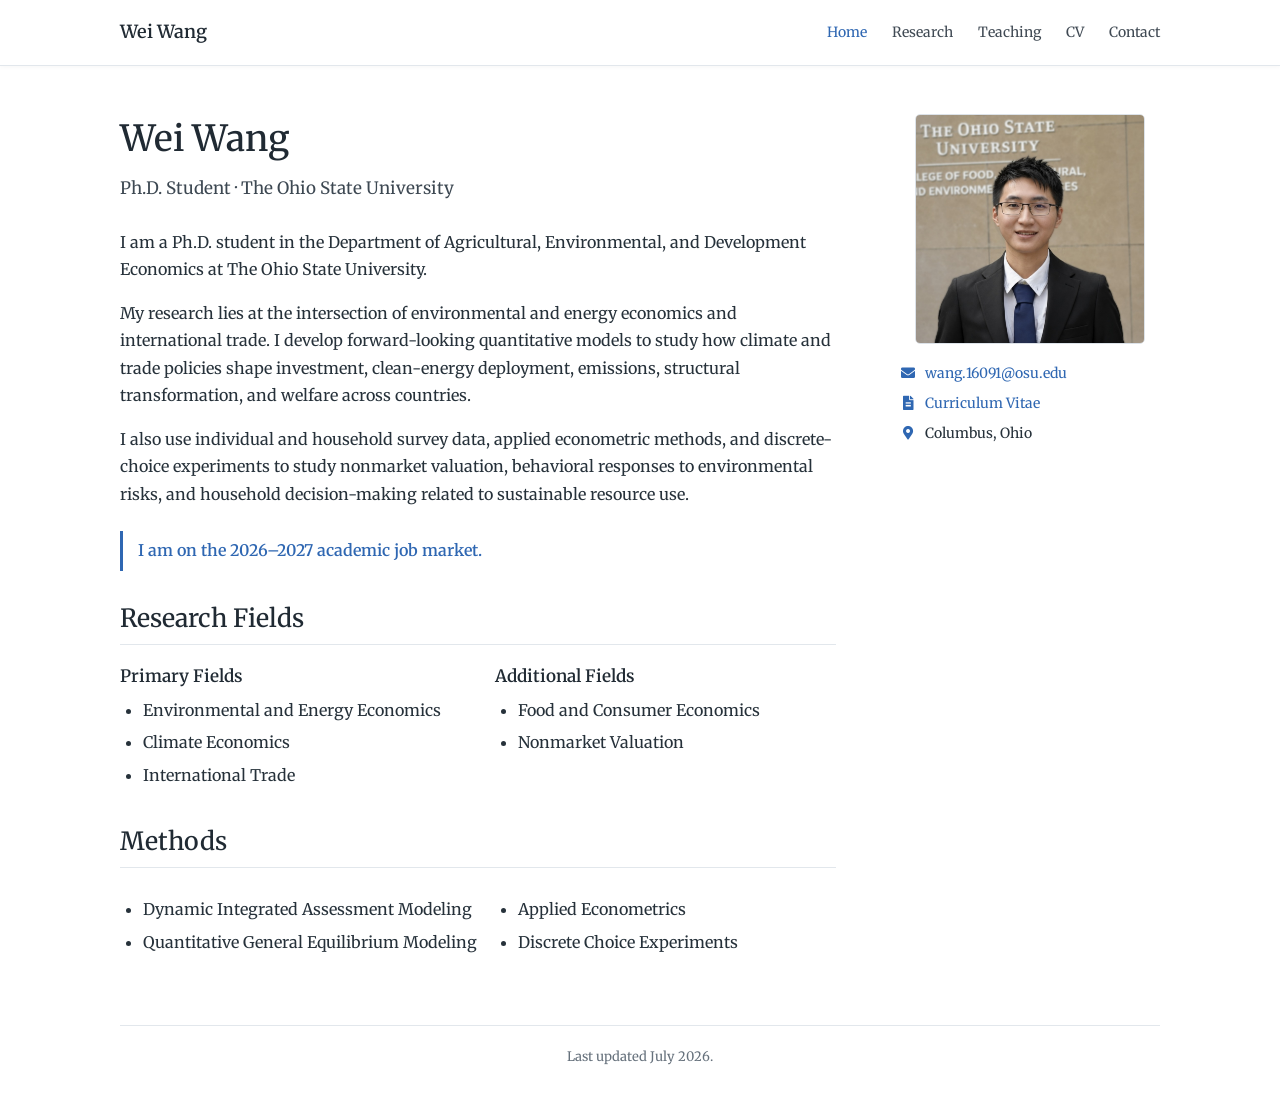
==== index.html @ d4322f86 "Align fields and methods columns" ====
<!DOCTYPE html>
<html lang="en">
<head>
    <meta charset="UTF-8">
<meta name="viewport" content="width=device-width, initial-scale=1.0">
    <meta http-equiv="Cache-Control" content="no-cache, no-store, must-revalidate">
    <meta http-equiv="Pragma" content="no-cache">
    <meta http-equiv="Expires" content="0">
<meta name="author" content="Wei Wang">
<link rel="stylesheet"
      href="https://fonts.googleapis.com/css2?family=Merriweather:wght@300;400;500;600&display=swap">
<link rel="stylesheet"
      href="https://cdnjs.cloudflare.com/ajax/libs/font-awesome/5.15.3/css/all.min.css">
<link rel="stylesheet" href="styles.css?v=20260718-1736">
    <meta name="description"
          content="Wei Wang is a Ph.D. student in Agricultural, Environmental, and Development Economics at The Ohio State University.">
    <meta name="keywords"
          content="Wei Wang, Environmental Economics, Energy Economics, Climate Economics, International Trade, Integrated Assessment Modeling, Applied Econometrics, Discrete Choice Experiments">
    <meta property="og:title" content="Wei Wang | The Ohio State University">
    <meta property="og:description"
          content="Research in environmental economics, energy economics, international trade, climate policy, and household environmental decision-making.">
    <meta property="og:type" content="website">
    <meta property="og:url" content="https://weiwang-econ.github.io/">
    <title>Wei Wang | The Ohio State University</title>
</head>
<body>
    <nav class="top-nav">
    <div class="nav-container">
        <a class="site-name" href="index.html?v=20260718-1736">Wei Wang</a>
        <div class="nav-links">
            <a href="index.html?v=20260718-1736" class="active">Home</a>
            <a href="research.html?v=20260718-1736">Research</a>
            <a href="teaching.html?v=20260718-1736">Teaching</a>
            <a href="Wei_Wang_CV_Updated_20260717.pdf" target="_blank" rel="noopener">CV</a>
            <a href="contact.html?v=20260718-1736">Contact</a>
        </div>
    </div>
</nav>

    <div class="page-shell">
        <main class="content">
            <section class="section">
                <h1>Wei Wang</h1>
                <p class="page-subtitle">
                    Ph.D. Student · The Ohio State University
                </p>

                <p class="lead">
                    I am a Ph.D. student in the Department of Agricultural,
                    Environmental, and Development Economics at The Ohio State University.
                </p>

                <p>
                    My research lies at the intersection of environmental and energy economics
                    and international trade. I develop forward-looking quantitative models to
                    study how climate and trade policies shape investment, clean-energy
                    deployment, emissions, structural transformation, and welfare across countries.
                </p>

                <p>
                    I also use individual and household survey data, applied econometric methods,
                    and discrete-choice experiments to study nonmarket valuation, behavioral
                    responses to environmental risks, and household decision-making related to
                    sustainable resource use.
                </p>

                <p class="job-market-note">
                    I am on the 2026–2027 academic job market.
                </p>
            </section>
            <section class="section home-fields-section">
                <h2 class="section-title">Research Fields</h2>

                <div class="fields-columns">
                    <div class="field-column">
                        <h3 class="field-subtitle">Primary Fields</h3>
                        <ul class="field-list">
                            <li>Environmental and Energy Economics</li>
                            <li>Climate Economics</li>
                            <li>International Trade</li>
                        </ul>
                    </div>

                    <div class="field-column">
                        <h3 class="field-subtitle">Additional Fields</h3>
                        <ul class="field-list">
                            <li>Food and Consumer Economics</li>
                            <li>Nonmarket Valuation</li>
                        </ul>
                    </div>
                </div>
            </section>

            
            
            <section class="section home-methods-section">
                <h2 class="section-title">Methods</h2>

                <div class="methods-columns">
                    <div class="method-column method-column-modeling">
                        <ul class="field-list method-list">
                            <li>Dynamic Integrated Assessment Modeling</li>
                            <li>Quantitative General Equilibrium Modeling</li>
                        </ul>
                    </div>

                    <div class="method-column method-column-empirical">
                        <ul class="field-list method-list">
                            <li>Applied Econometrics</li>
                            <li>Discrete Choice Experiments</li>
                        </ul>
                    </div>
                </div>
            </section>
        </main>

        <aside class="profile-card">
    <img class="profile-photo" src="wei-wang-profile-20260717.jpg" alt="Wei Wang">
    <div class="profile-contact">
        <a href="mailto:wang.16091@osu.edu">
            <i class="fas fa-envelope" aria-hidden="true"></i>
            <span>wang.16091@osu.edu</span>
        </a>
        <a href="Wei_Wang_CV_Updated_20260717.pdf" target="_blank" rel="noopener">
            <i class="fas fa-file-alt" aria-hidden="true"></i>
            <span>Curriculum Vitae</span>
        </a>
        <span>
            <i class="fas fa-map-marker-alt" aria-hidden="true"></i>
            <span>Columbus, Ohio</span>
        </span>
    </div>
</aside>
    </div>

    <footer class="footer">
    Last updated July 2026.
</footer>
</body>
</html>
---- styles.css ----
:root {
    --text: #26313a;
    --muted: #66717c;
    --line: #e2e7ec;
    --accent: #2f67b2;
    --background: #ffffff;
    --max-width: 1040px;
}

* {
    box-sizing: border-box;
}

html {
    scroll-behavior: smooth;
}

body {
    margin: 0;
    color: var(--text);
    background: var(--background);
    font-family: "Merriweather", Georgia, serif;
    font-size: 16px;
    line-height: 1.72;
}

a {
    color: var(--accent);
    text-decoration: none;
}

a:hover,
a:focus {
    text-decoration: underline;
    text-underline-offset: 3px;
}

.top-nav {
    position: sticky;
    top: 0;
    z-index: 1000;
    width: 100%;
    background: #ffffff;
    border-bottom: 1px solid var(--line);
    box-shadow: 0 1px 5px rgba(0, 0, 0, 0.04);
}

.nav-container {
    width: calc(100% - 48px);
    max-width: var(--max-width);
    margin: 0 auto;
    padding: 17px 0;
    display: flex;
    align-items: center;
    justify-content: space-between;
    gap: 30px;
}

.site-name {
    color: #202a33;
    font-size: 18px;
    font-weight: 600;
    text-decoration: none;
}

.nav-links {
    display: flex;
    align-items: center;
    flex-wrap: wrap;
    gap: 25px;
}

.nav-links a {
    color: #404a54;
    font-size: 14px;
    text-decoration: none;
}

.nav-links a:hover,
.nav-links a:focus,
.nav-links a.active {
    color: var(--accent);
}

.page-shell {
    width: calc(100% - 48px);
    max-width: var(--max-width);
    margin: 0 auto;
    padding: 48px 0 64px;
    display: grid;
    grid-template-columns: minmax(0, 1fr) 260px;
    gap: 64px;
    align-items: start;
}

.content {
    min-width: 0;
}

.profile-card {
    position: sticky;
    top: 105px;
    align-self: start;
    text-align: center;
}

.profile-photo {
    display: block;
    width: 230px;
    height: 230px;
    margin: 0 auto 19px;
    border-radius: 5px;
    object-fit: cover;
    border: 1px solid #dce2e8;
}

.profile-contact {
    display: grid;
    gap: 9px;
    text-align: left;
    font-size: 14px;
    line-height: 1.5;
}

.profile-contact a,
.profile-contact span {
    display: flex;
    align-items: flex-start;
    gap: 9px;
}

.profile-contact i {
    width: 16px;
    margin-top: 3px;
    color: var(--accent);
    text-align: center;
}

h1,
h2,
h3 {
    color: #202a33;
    line-height: 1.4;
}

h1 {
    margin: 0 0 10px;
    font-size: 36px;
    font-weight: 500;
}

.page-subtitle {
    margin: 0 0 25px;
    color: #3d4852;
    font-size: 17px;
}

.lead {
    margin-top: 0;
    font-size: 16px;
}

.job-market-note {
    margin: 23px 0 0;
    padding: 6px 0 6px 15px;
    border-left: 3px solid var(--accent);
    color: var(--accent);
    font-weight: 600;
}

.section {
    margin-top: 40px;
}

.section:first-child {
    margin-top: 0;
}

.section-title {
    margin: 0 0 20px;
    padding-bottom: 8px;
    border-bottom: 1px solid var(--line);
    font-size: 25px;
    font-weight: 500;
}

.subsection-title {
    margin: 40px 0 18px;
    padding-bottom: 7px;
    border-bottom: 1px solid var(--line);
    font-size: 21px;
    font-weight: 500;
}

.paper {
    margin-bottom: 31px;
}

.paper:last-child {
    margin-bottom: 0;
}

.paper h3 {
    margin: 0 0 7px;
    font-size: 19px;
    font-weight: 600;
}

.paper p {
    margin: 9px 0;
}

.paper-meta,
.course-meta {
    color: var(--muted);
    font-style: italic;
}

.label {
    display: inline-block;
    margin: 1px 0 7px;
    color: var(--accent);
    font-weight: 600;
}

.fields-line {
    margin: 9px 0;
}

.fields-line strong,
.teaching-rating strong {
    color: var(--accent);
}

.course {
    margin-bottom: 31px;
}

.course h3 {
    margin: 0 0 7px;
    font-size: 19px;
    font-weight: 600;
}

.course p {
    margin: 8px 0;
}

.teaching-rating {
    margin-top: 10px;
}

.presentation-list {
    margin: 0;
    padding-left: 20px;
}

.presentation-list li {
    margin-bottom: 10px;
}

.contact-block {
    line-height: 1.8;
}

.contact-block p {
    margin: 0 0 18px;
}

.contact-actions {
    display: flex;
    flex-wrap: wrap;
    gap: 18px;
}

.footer {
    width: calc(100% - 48px);
    max-width: var(--max-width);
    margin: 0 auto;
    padding: 20px 0 34px;
    border-top: 1px solid var(--line);
    color: var(--muted);
    font-size: 13px;
    text-align: center;
}

@media (max-width: 800px) {
    .nav-container,
    .page-shell,
    .footer {
        width: calc(100% - 32px);
    }

    .nav-container {
        align-items: flex-start;
        flex-direction: column;
        gap: 12px;
    }

    .nav-links {
        gap: 15px;
    }

    .page-shell {
        grid-template-columns: 1fr;
        gap: 35px;
        padding-top: 32px;
    }

    .profile-card {
        position: static;
        order: -1;
        width: 100%;
        max-width: 260px;
        text-align: left;
    }

    .profile-photo {
        width: 180px;
        height: 180px;
        margin: 0 0 16px;
        border-radius: 5px;
    }

    h1 {
        font-size: 31px;
    }
}

/* Compact bullet-style research fields */
.field-subtitle {
    margin: 25px 0 8px;
    font-size: 17px;
    font-weight: 600;
}

.field-list {
    margin: 8px 0 0;
    padding-left: 23px;
}

.field-list li {
    margin-bottom: 5px;
}

/* Collapsible abstracts, project summaries, and student feedback */
.content-toggle {
    margin-top: 10px;
}

.content-toggle summary {
    display: inline-block;
    list-style: none;
    cursor: pointer;
    padding: 6px 12px;
    color: var(--accent);
    background: #ffffff;
    border: 1px solid #cfd9e6;
    border-radius: 4px;
    font-size: 14px;
    font-weight: 600;
    line-height: 1.4;
}

.content-toggle summary::-webkit-details-marker {
    display: none;
}

.content-toggle summary:hover,
.content-toggle summary:focus,
.content-toggle[open] summary {
    background: #f5f8fc;
    text-decoration: none;
}

.toggle-content {
    margin-top: 14px;
    padding-left: 14px;
    border-left: 2px solid var(--line);
}

.toggle-content p:first-child {
    margin-top: 0;
}

.toggle-content p:last-child {
    margin-bottom: 0;
}

.feedback-content blockquote {
    margin: 14px 0;
    padding-left: 14px;
    color: #46525d;
    border-left: 3px solid #d6e0ec;
    font-style: italic;
}

.feedback-content blockquote:first-child {
    margin-top: 0;
}

.feedback-content blockquote:last-child {
    margin-bottom: 0;
}

/* Compact two-column fields and separate Methods section on Home */
.home-fields-section,
.home-methods-section {
    margin-top: 30px;
}

.fields-columns {
    display: grid;
    grid-template-columns: repeat(2, minmax(0, 1fr));
    gap: 34px;
}

.field-column .field-subtitle {
    margin: 0 0 8px;
}

.methods-columns {
    display: grid;
    grid-template-columns: repeat(2, minmax(0, 1fr));
    gap: 34px;
    align-items: start;
}

.method-list {
    margin: 8px 0 0;
    padding-left: 23px;
}

.method-list li {
    margin-bottom: 5px;
}

@media (min-width: 701px) {
    .method-list li {
        white-space: nowrap;
    }
}

@media (max-width: 700px) {
    .fields-columns,
    .methods-columns {
        grid-template-columns: 1fr;
        gap: 8px;
    }

    .fields-columns {
        gap: 22px;
    }
}
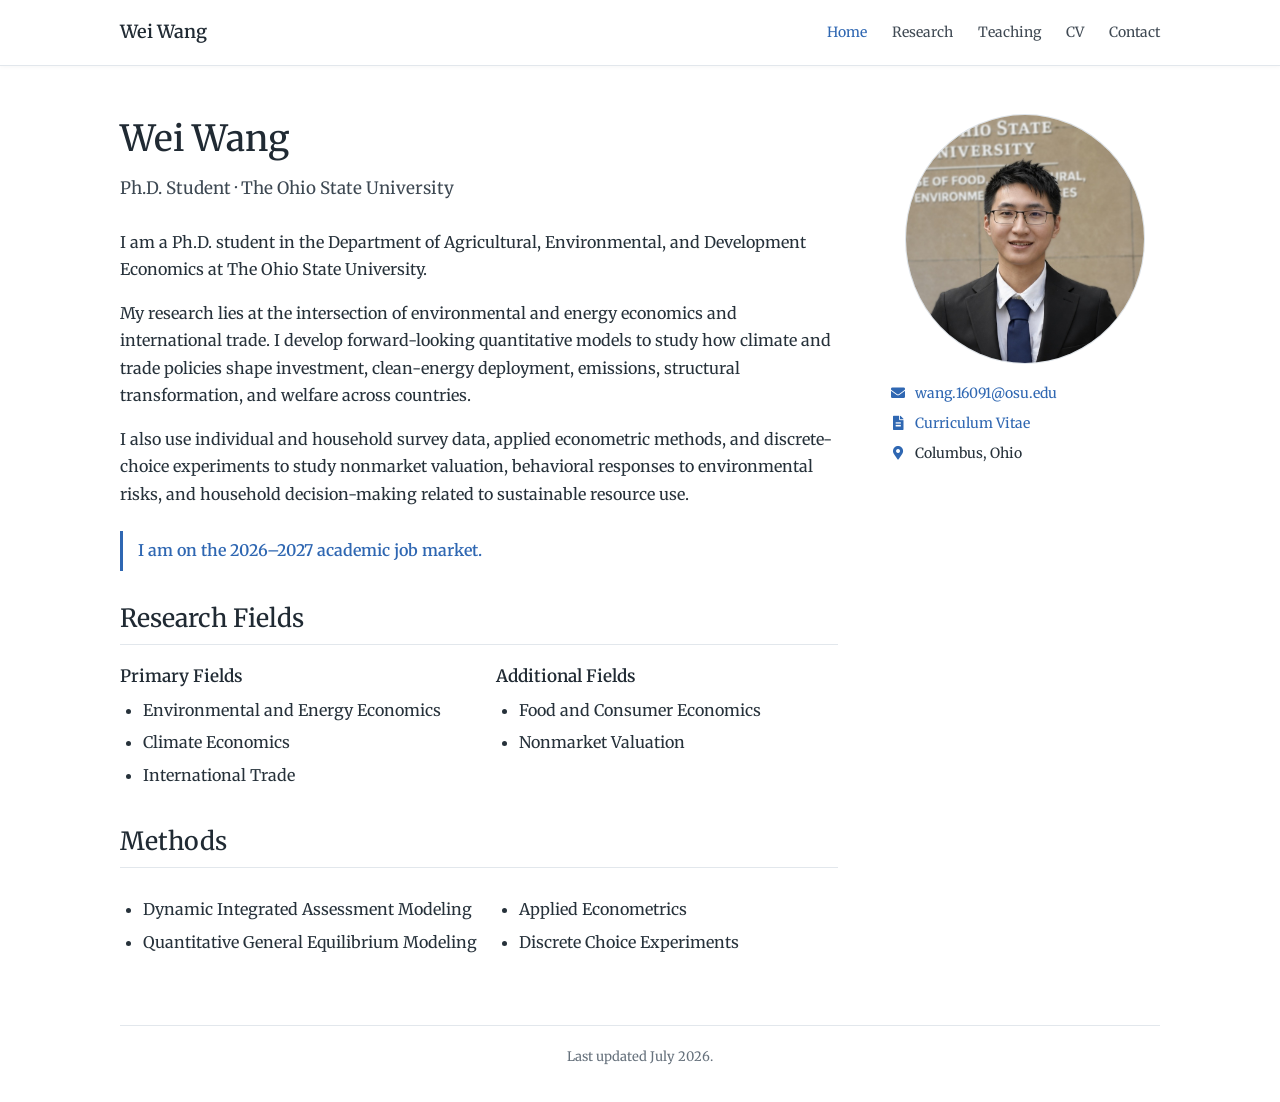
==== commit caa0109e: "Update profile, teaching, and research experience" ====
--- a/index.html
+++ b/index.html
@@ -11,7 +11,7 @@
       href="https://fonts.googleapis.com/css2?family=Merriweather:wght@300;400;500;600&display=swap">
 <link rel="stylesheet"
       href="https://cdnjs.cloudflare.com/ajax/libs/font-awesome/5.15.3/css/all.min.css">
-<link rel="stylesheet" href="styles.css?v=20260718-1736">
+<link rel="stylesheet" href="styles.css?v=20260719-1849">
     <meta name="description"
           content="Wei Wang is a Ph.D. student in Agricultural, Environmental, and Development Economics at The Ohio State University.">
     <meta name="keywords"
@@ -26,13 +26,13 @@
 <body>
     <nav class="top-nav">
     <div class="nav-container">
-        <a class="site-name" href="index.html?v=20260718-1736">Wei Wang</a>
+        <a class="site-name" href="index.html?v=20260719-1849">Wei Wang</a>
         <div class="nav-links">
-            <a href="index.html?v=20260718-1736" class="active">Home</a>
-            <a href="research.html?v=20260718-1736">Research</a>
-            <a href="teaching.html?v=20260718-1736">Teaching</a>
+            <a href="index.html?v=20260719-1849" class="active">Home</a>
+            <a href="research.html?v=20260719-1849">Research</a>
+            <a href="teaching.html?v=20260719-1849">Teaching</a>
             <a href="Wei_Wang_CV_Updated_20260717.pdf" target="_blank" rel="noopener">CV</a>
-            <a href="contact.html?v=20260718-1736">Contact</a>
+            <a href="contact.html?v=20260719-1849">Contact</a>
         </div>
     </div>
 </nav>
@@ -115,7 +115,7 @@
         </main>
 
         <aside class="profile-card">
-    <img class="profile-photo" src="wei-wang-profile-20260717.jpg" alt="Wei Wang">
+    <img class="profile-photo" src="wei-wang-profile-20260719.jpg" alt="Wei Wang">
     <div class="profile-contact">
         <a href="mailto:wang.16091@osu.edu">
             <i class="fas fa-envelope" aria-hidden="true"></i>
--- a/styles.css
+++ b/styles.css
@@ -88,8 +88,8 @@
     margin: 0 auto;
     padding: 48px 0 64px;
     display: grid;
-    grid-template-columns: minmax(0, 1fr) 260px;
-    gap: 64px;
+    grid-template-columns: minmax(0, 1fr) 270px;
+    gap: 52px;
     align-items: start;
 }
 
@@ -106,11 +106,12 @@
 
 .profile-photo {
     display: block;
-    width: 230px;
-    height: 230px;
+    width: 240px;
+    height: 250px;
     margin: 0 auto 19px;
-    border-radius: 5px;
+    border-radius: 50%;
     object-fit: cover;
+    object-position: center 35%;
     border: 1px solid #dce2e8;
 }
 
@@ -316,10 +317,11 @@
     }
 
     .profile-photo {
-        width: 180px;
-        height: 180px;
+        width: 190px;
+        height: 198px;
         margin: 0 0 16px;
-        border-radius: 5px;
+        border-radius: 50%;
+        object-position: center 35%;
     }
 
     h1 {
@@ -453,3 +455,35 @@
     }
 }
 
+/* Teaching role hierarchy and research-experience entry */
+.teaching-role-title {
+    margin: 31px 0 18px;
+    font-size: 20px;
+    font-weight: 600;
+}
+
+.teaching-course-entry {
+    margin-bottom: 27px;
+}
+
+.teaching-institution,
+.experience-meta {
+    margin: 2px 0 7px;
+    color: #3d4852;
+    font-style: normal;
+}
+
+.experience-item {
+    margin-bottom: 31px;
+}
+
+.experience-item h3 {
+    margin: 0 0 7px;
+    font-size: 19px;
+    font-weight: 600;
+}
+
+.experience-item p {
+    margin: 8px 0;
+}
+
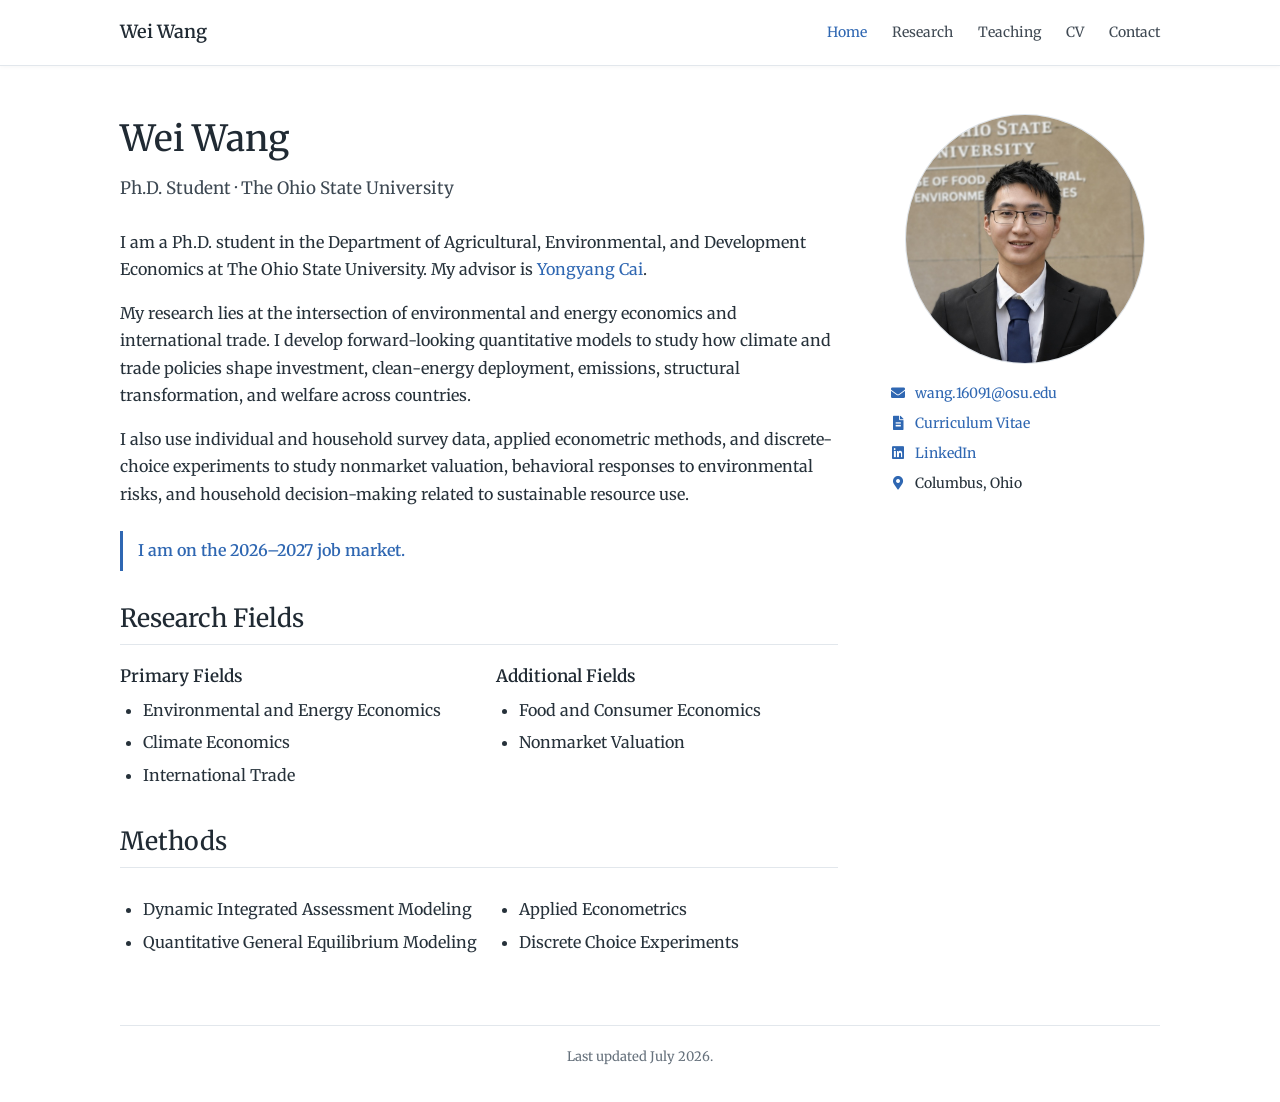
==== commit 778cc1f4: "Update dates, advisor, and LinkedIn" ====
--- a/index.html
+++ b/index.html
@@ -11,7 +11,7 @@
       href="https://fonts.googleapis.com/css2?family=Merriweather:wght@300;400;500;600&display=swap">
 <link rel="stylesheet"
       href="https://cdnjs.cloudflare.com/ajax/libs/font-awesome/5.15.3/css/all.min.css">
-<link rel="stylesheet" href="styles.css?v=20260719-1849">
+<link rel="stylesheet" href="styles.css?v=20260719-1921">
     <meta name="description"
           content="Wei Wang is a Ph.D. student in Agricultural, Environmental, and Development Economics at The Ohio State University.">
     <meta name="keywords"
@@ -26,13 +26,13 @@
 <body>
     <nav class="top-nav">
     <div class="nav-container">
-        <a class="site-name" href="index.html?v=20260719-1849">Wei Wang</a>
+        <a class="site-name" href="index.html?v=20260719-1921">Wei Wang</a>
         <div class="nav-links">
-            <a href="index.html?v=20260719-1849" class="active">Home</a>
-            <a href="research.html?v=20260719-1849">Research</a>
-            <a href="teaching.html?v=20260719-1849">Teaching</a>
+            <a href="index.html?v=20260719-1921" class="active">Home</a>
+            <a href="research.html?v=20260719-1921">Research</a>
+            <a href="teaching.html?v=20260719-1921">Teaching</a>
             <a href="Wei_Wang_CV_Updated_20260717.pdf" target="_blank" rel="noopener">CV</a>
-            <a href="contact.html?v=20260719-1849">Contact</a>
+            <a href="contact.html?v=20260719-1921">Contact</a>
         </div>
     </div>
 </nav>
@@ -48,6 +48,8 @@
                 <p class="lead">
                     I am a Ph.D. student in the Department of Agricultural,
                     Environmental, and Development Economics at The Ohio State University.
+                    My advisor is
+                    <a href="https://cfaes.osu.edu/person/yongyang-cai" target="_blank" rel="noopener">Yongyang Cai</a>.
                 </p>
 
                 <p>
@@ -65,7 +67,7 @@
                 </p>
 
                 <p class="job-market-note">
-                    I am on the 2026–2027 academic job market.
+                    I am on the 2026–2027 job market.
                 </p>
             </section>
             <section class="section home-fields-section">
@@ -125,6 +127,10 @@
             <i class="fas fa-file-alt" aria-hidden="true"></i>
             <span>Curriculum Vitae</span>
         </a>
+        <a href="https://www.linkedin.com/in/wei-wang-a7671337b" target="_blank" rel="noopener">
+            <i class="fab fa-linkedin" aria-hidden="true"></i>
+            <span>LinkedIn</span>
+        </a>
         <span>
             <i class="fas fa-map-marker-alt" aria-hidden="true"></i>
             <span>Columbus, Ohio</span>
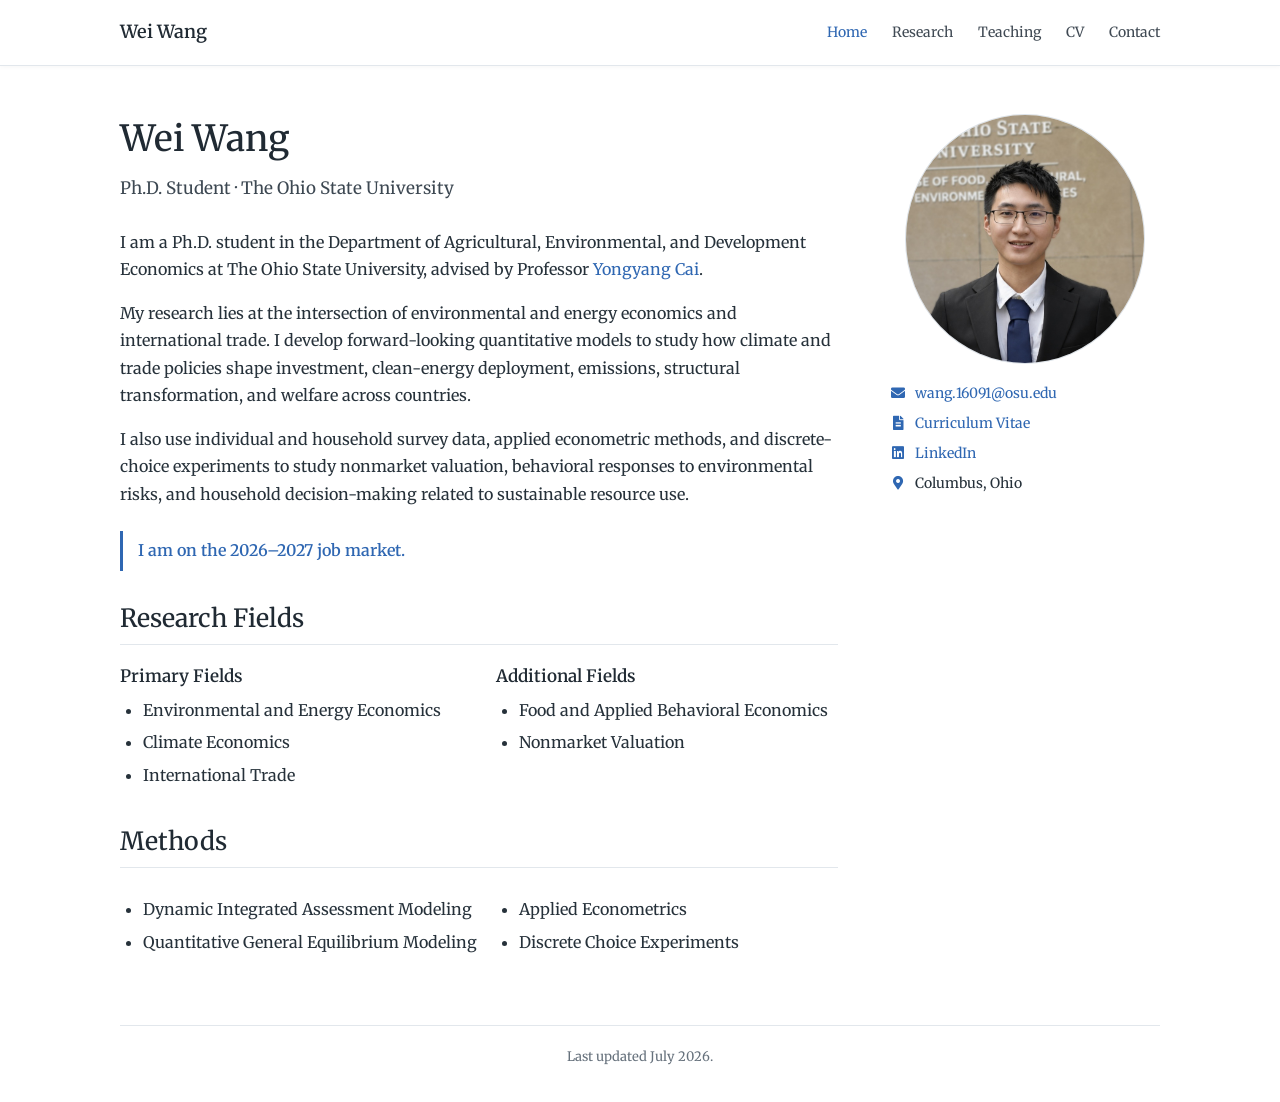
==== commit 19248891: "Update CBAM paper and CV" ====
--- a/index.html
+++ b/index.html
@@ -11,7 +11,7 @@
       href="https://fonts.googleapis.com/css2?family=Merriweather:wght@300;400;500;600&display=swap">
 <link rel="stylesheet"
       href="https://cdnjs.cloudflare.com/ajax/libs/font-awesome/5.15.3/css/all.min.css">
-<link rel="stylesheet" href="styles.css?v=20260719-1921">
+<link rel="stylesheet" href="styles.css?v=20260805-0400">
     <meta name="description"
           content="Wei Wang is a Ph.D. student in Agricultural, Environmental, and Development Economics at The Ohio State University.">
     <meta name="keywords"
@@ -26,13 +26,13 @@
 <body>
     <nav class="top-nav">
     <div class="nav-container">
-        <a class="site-name" href="index.html?v=20260719-1921">Wei Wang</a>
+        <a class="site-name" href="index.html?v=20260805-0400">Wei Wang</a>
         <div class="nav-links">
-            <a href="index.html?v=20260719-1921" class="active">Home</a>
-            <a href="research.html?v=20260719-1921">Research</a>
-            <a href="teaching.html?v=20260719-1921">Teaching</a>
-            <a href="Wei_Wang_CV_Updated_20260717.pdf" target="_blank" rel="noopener">CV</a>
-            <a href="contact.html?v=20260719-1921">Contact</a>
+            <a href="index.html?v=20260805-0400" class="active">Home</a>
+            <a href="research.html?v=20260805-0400">Research</a>
+            <a href="teaching.html?v=20260805-0400">Teaching</a>
+            <a href="Wei_Wang_CV_20260805.pdf" target="_blank" rel="noopener">CV</a>
+            <a href="contact.html?v=20260805-0400">Contact</a>
         </div>
     </div>
 </nav>
@@ -47,8 +47,8 @@
 
                 <p class="lead">
                     I am a Ph.D. student in the Department of Agricultural,
-                    Environmental, and Development Economics at The Ohio State University.
-                    My advisor is
+                    Environmental, and Development Economics at The Ohio State University,
+                    advised by Professor
                     <a href="https://cfaes.osu.edu/person/yongyang-cai" target="_blank" rel="noopener">Yongyang Cai</a>.
                 </p>
 
@@ -86,7 +86,7 @@
                     <div class="field-column">
                         <h3 class="field-subtitle">Additional Fields</h3>
                         <ul class="field-list">
-                            <li>Food and Consumer Economics</li>
+                            <li>Food and Applied Behavioral Economics</li>
                             <li>Nonmarket Valuation</li>
                         </ul>
                     </div>
@@ -123,7 +123,7 @@
             <i class="fas fa-envelope" aria-hidden="true"></i>
             <span>wang.16091@osu.edu</span>
         </a>
-        <a href="Wei_Wang_CV_Updated_20260717.pdf" target="_blank" rel="noopener">
+        <a href="Wei_Wang_CV_20260805.pdf" target="_blank" rel="noopener">
             <i class="fas fa-file-alt" aria-hidden="true"></i>
             <span>Curriculum Vitae</span>
         </a>
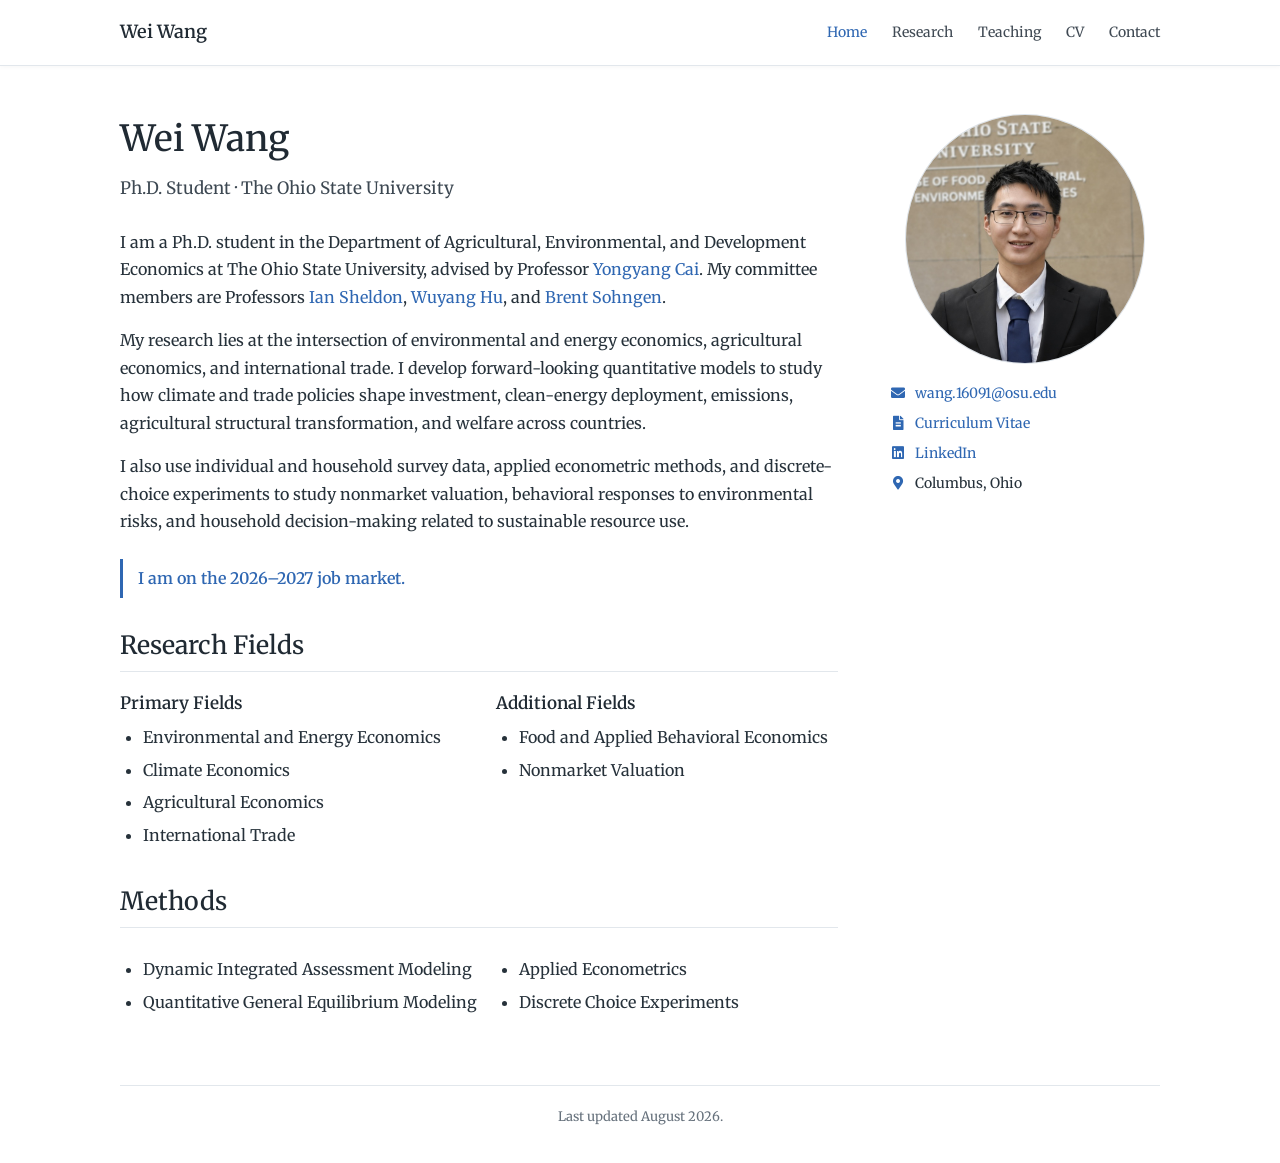
==== commit bd651b01: "Update teaching, committee, and research fields" ====
--- a/index.html
+++ b/index.html
@@ -11,14 +11,14 @@
       href="https://fonts.googleapis.com/css2?family=Merriweather:wght@300;400;500;600&display=swap">
 <link rel="stylesheet"
       href="https://cdnjs.cloudflare.com/ajax/libs/font-awesome/5.15.3/css/all.min.css">
-<link rel="stylesheet" href="styles.css?v=20260805-0400">
+<link rel="stylesheet" href="styles.css?v=20260829-2255">
     <meta name="description"
           content="Wei Wang is a Ph.D. student in Agricultural, Environmental, and Development Economics at The Ohio State University.">
     <meta name="keywords"
-          content="Wei Wang, Environmental Economics, Energy Economics, Climate Economics, International Trade, Integrated Assessment Modeling, Applied Econometrics, Discrete Choice Experiments">
+          content="Wei Wang, Environmental Economics, Energy Economics, Climate Economics, Agricultural Economics, International Trade, Integrated Assessment Modeling, Applied Econometrics, Discrete Choice Experiments">
     <meta property="og:title" content="Wei Wang | The Ohio State University">
     <meta property="og:description"
-          content="Research in environmental economics, energy economics, international trade, climate policy, and household environmental decision-making.">
+          content="Research in environmental economics, energy economics, agricultural economics, international trade, climate policy, and household environmental decision-making.">
     <meta property="og:type" content="website">
     <meta property="og:url" content="https://weiwang-econ.github.io/">
     <title>Wei Wang | The Ohio State University</title>
@@ -26,13 +26,13 @@
 <body>
     <nav class="top-nav">
     <div class="nav-container">
-        <a class="site-name" href="index.html?v=20260805-0400">Wei Wang</a>
+        <a class="site-name" href="index.html?v=20260829-2255">Wei Wang</a>
         <div class="nav-links">
-            <a href="index.html?v=20260805-0400" class="active">Home</a>
-            <a href="research.html?v=20260805-0400">Research</a>
-            <a href="teaching.html?v=20260805-0400">Teaching</a>
+            <a href="index.html?v=20260829-2255" class="active">Home</a>
+            <a href="research.html?v=20260829-2255">Research</a>
+            <a href="teaching.html?v=20260829-2255">Teaching</a>
             <a href="Wei_Wang_CV_20260805.pdf" target="_blank" rel="noopener">CV</a>
-            <a href="contact.html?v=20260805-0400">Contact</a>
+            <a href="contact.html?v=20260829-2255">Contact</a>
         </div>
     </div>
 </nav>
@@ -50,13 +50,19 @@
                     Environmental, and Development Economics at The Ohio State University,
                     advised by Professor
                     <a href="https://cfaes.osu.edu/person/yongyang-cai" target="_blank" rel="noopener">Yongyang Cai</a>.
+                    My committee members are Professors
+                    <a href="https://aede.osu.edu/our-people/ian-sheldon" target="_blank" rel="noopener">Ian Sheldon</a>,
+                    <a href="https://aede.osu.edu/our-people/wuyang-hu" target="_blank" rel="noopener">Wuyang Hu</a>,
+                    and
+                    <a href="https://aede.osu.edu/our-people/brent-sohngen" target="_blank" rel="noopener">Brent Sohngen</a>.
                 </p>
 
                 <p>
-                    My research lies at the intersection of environmental and energy economics
-                    and international trade. I develop forward-looking quantitative models to
-                    study how climate and trade policies shape investment, clean-energy
-                    deployment, emissions, structural transformation, and welfare across countries.
+                    My research lies at the intersection of environmental and energy economics,
+                    agricultural economics, and international trade. I develop forward-looking
+                    quantitative models to study how climate and trade policies shape investment,
+                    clean-energy deployment, emissions, agricultural structural transformation,
+                    and welfare across countries.
                 </p>
 
                 <p>
@@ -79,6 +85,7 @@
                         <ul class="field-list">
                             <li>Environmental and Energy Economics</li>
                             <li>Climate Economics</li>
+                            <li>Agricultural Economics</li>
                             <li>International Trade</li>
                         </ul>
                     </div>
@@ -140,7 +147,7 @@
     </div>
 
     <footer class="footer">
-    Last updated July 2026.
+    Last updated August 2026.
 </footer>
 </body>
 </html>
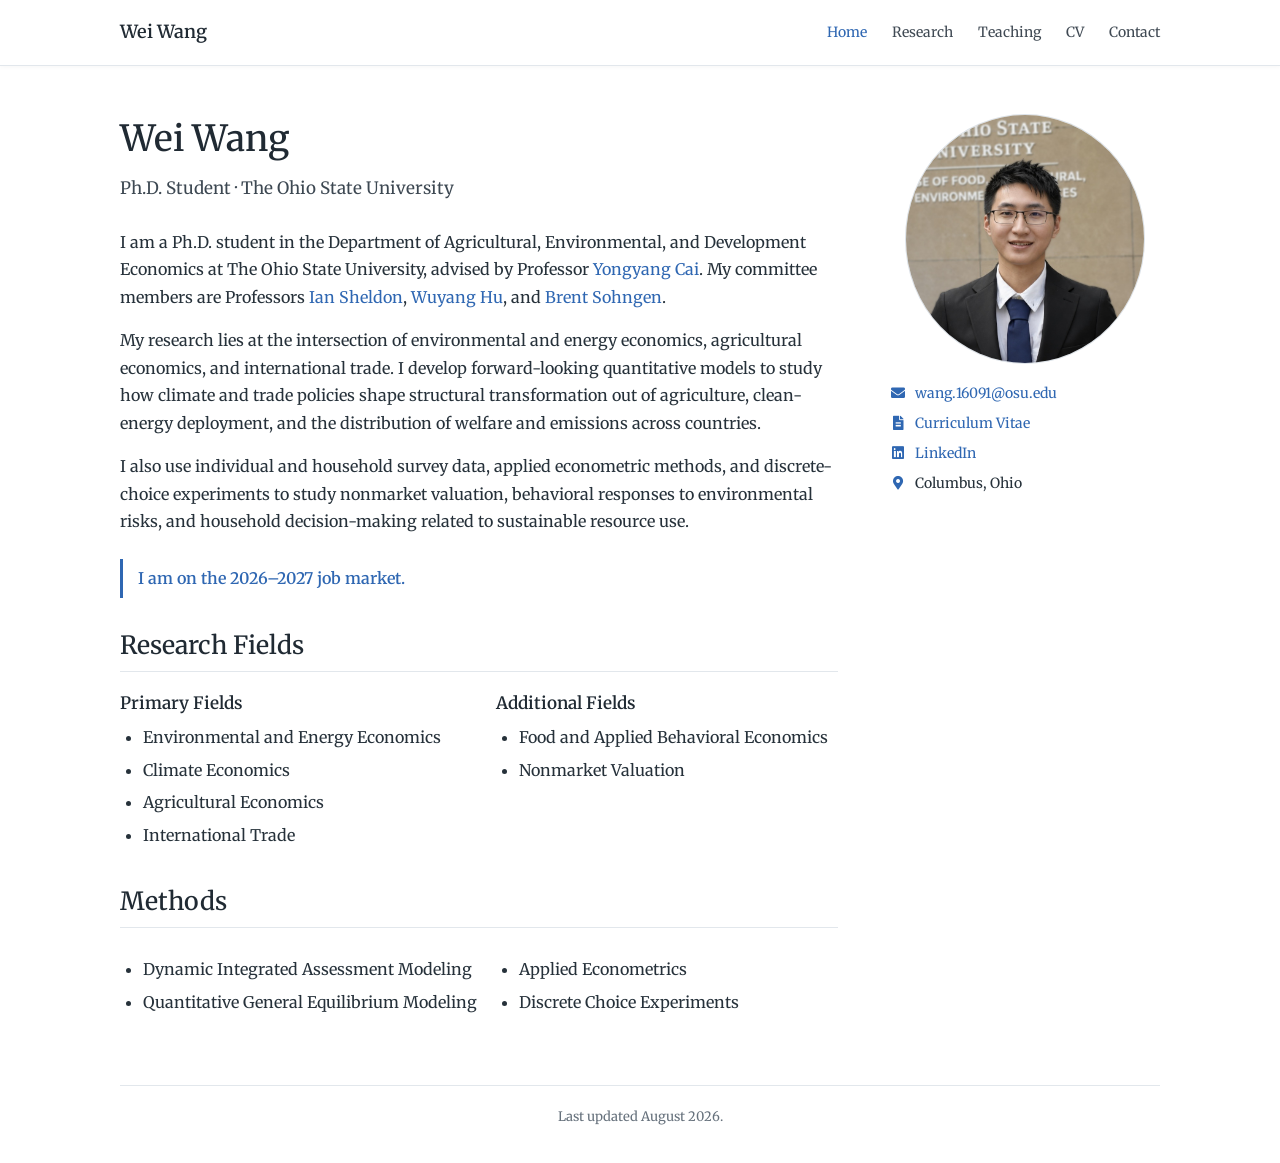
==== commit c906da23: "Fix committee links and refine profile text" ====
--- a/index.html
+++ b/index.html
@@ -11,7 +11,7 @@
       href="https://fonts.googleapis.com/css2?family=Merriweather:wght@300;400;500;600&display=swap">
 <link rel="stylesheet"
       href="https://cdnjs.cloudflare.com/ajax/libs/font-awesome/5.15.3/css/all.min.css">
-<link rel="stylesheet" href="styles.css?v=20260829-2255">
+<link rel="stylesheet" href="styles.css?v=20260829-2323">
     <meta name="description"
           content="Wei Wang is a Ph.D. student in Agricultural, Environmental, and Development Economics at The Ohio State University.">
     <meta name="keywords"
@@ -26,13 +26,13 @@
 <body>
     <nav class="top-nav">
     <div class="nav-container">
-        <a class="site-name" href="index.html?v=20260829-2255">Wei Wang</a>
+        <a class="site-name" href="index.html?v=20260829-2323">Wei Wang</a>
         <div class="nav-links">
-            <a href="index.html?v=20260829-2255" class="active">Home</a>
-            <a href="research.html?v=20260829-2255">Research</a>
-            <a href="teaching.html?v=20260829-2255">Teaching</a>
+            <a href="index.html?v=20260829-2323" class="active">Home</a>
+            <a href="research.html?v=20260829-2323">Research</a>
+            <a href="teaching.html?v=20260829-2323">Teaching</a>
             <a href="Wei_Wang_CV_20260805.pdf" target="_blank" rel="noopener">CV</a>
-            <a href="contact.html?v=20260829-2255">Contact</a>
+            <a href="contact.html?v=20260829-2323">Contact</a>
         </div>
     </div>
 </nav>
@@ -51,18 +51,18 @@
                     advised by Professor
                     <a href="https://cfaes.osu.edu/person/yongyang-cai" target="_blank" rel="noopener">Yongyang Cai</a>.
                     My committee members are Professors
-                    <a href="https://aede.osu.edu/our-people/ian-sheldon" target="_blank" rel="noopener">Ian Sheldon</a>,
-                    <a href="https://aede.osu.edu/our-people/wuyang-hu" target="_blank" rel="noopener">Wuyang Hu</a>,
+                    <a href="https://cfaes.osu.edu/person/ian-sheldon" target="_blank" rel="noopener">Ian Sheldon</a>,
+                    <a href="https://cfaes.osu.edu/person/wuyang-hu" target="_blank" rel="noopener">Wuyang Hu</a>,
                     and
-                    <a href="https://aede.osu.edu/our-people/brent-sohngen" target="_blank" rel="noopener">Brent Sohngen</a>.
+                    <a href="https://cfaes.osu.edu/person/brent-sohngen" target="_blank" rel="noopener">Brent Sohngen</a>.
                 </p>
 
                 <p>
                     My research lies at the intersection of environmental and energy economics,
                     agricultural economics, and international trade. I develop forward-looking
-                    quantitative models to study how climate and trade policies shape investment,
-                    clean-energy deployment, emissions, agricultural structural transformation,
-                    and welfare across countries.
+                    quantitative models to study how climate and trade policies shape structural
+                    transformation out of agriculture, clean-energy deployment, and the distribution
+                    of welfare and emissions across countries.
                 </p>
 
                 <p>
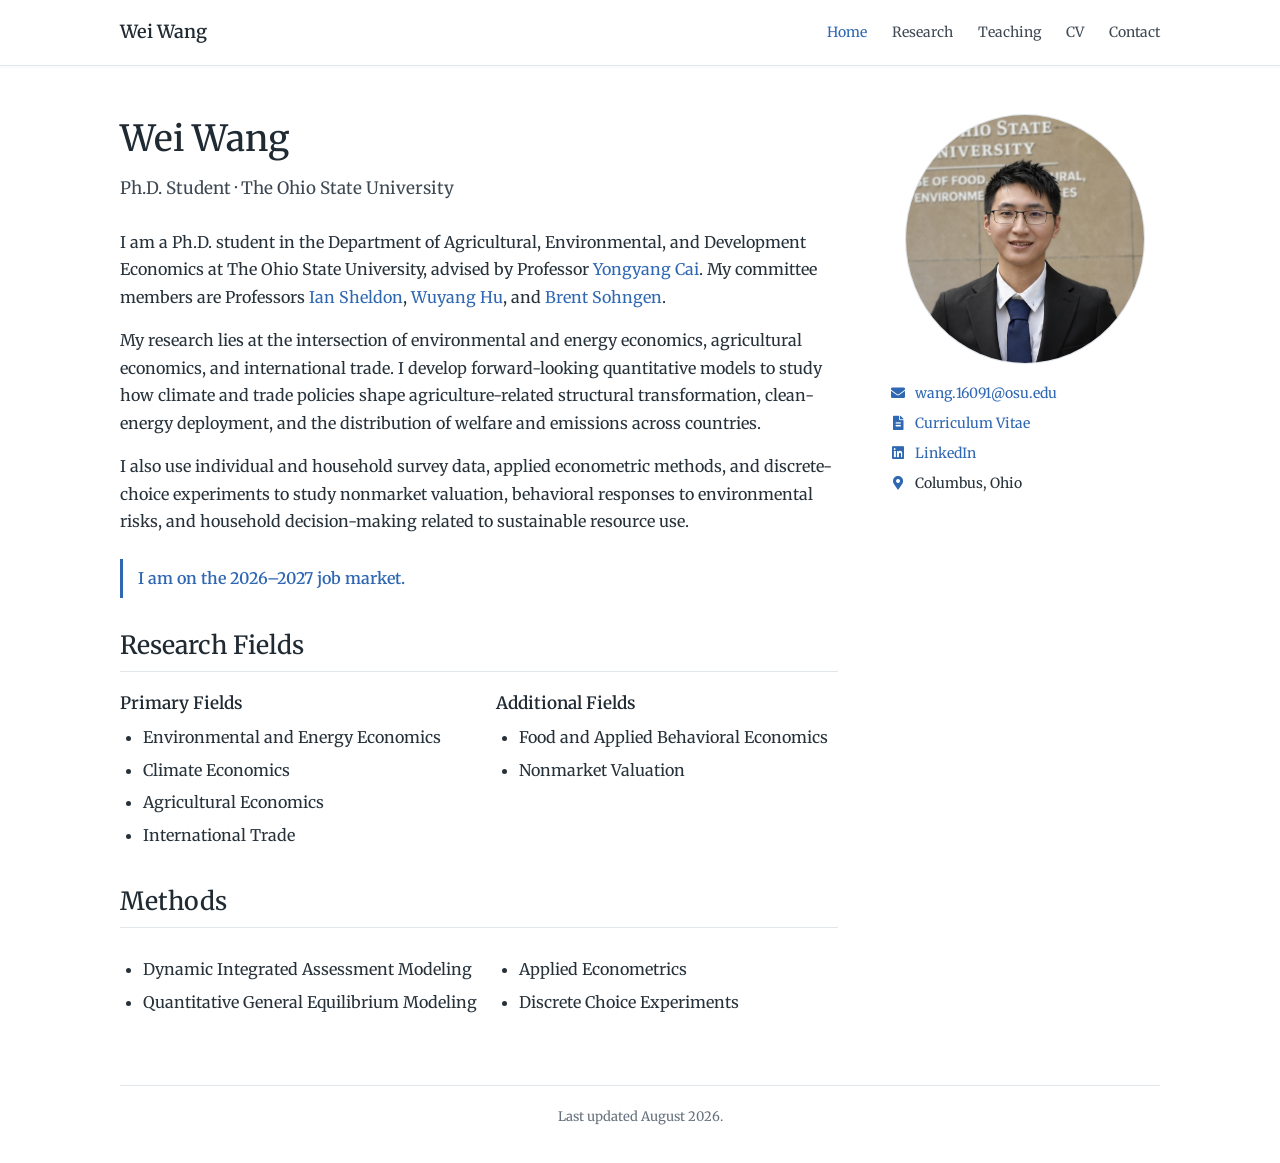
==== commit 183cfff1: "Refine research and teaching wording" ====
--- a/index.html
+++ b/index.html
@@ -11,7 +11,7 @@
       href="https://fonts.googleapis.com/css2?family=Merriweather:wght@300;400;500;600&display=swap">
 <link rel="stylesheet"
       href="https://cdnjs.cloudflare.com/ajax/libs/font-awesome/5.15.3/css/all.min.css">
-<link rel="stylesheet" href="styles.css?v=20260829-2323">
+<link rel="stylesheet" href="styles.css?v=20260829-2339">
     <meta name="description"
           content="Wei Wang is a Ph.D. student in Agricultural, Environmental, and Development Economics at The Ohio State University.">
     <meta name="keywords"
@@ -26,13 +26,13 @@
 <body>
     <nav class="top-nav">
     <div class="nav-container">
-        <a class="site-name" href="index.html?v=20260829-2323">Wei Wang</a>
+        <a class="site-name" href="index.html?v=20260829-2339">Wei Wang</a>
         <div class="nav-links">
-            <a href="index.html?v=20260829-2323" class="active">Home</a>
-            <a href="research.html?v=20260829-2323">Research</a>
-            <a href="teaching.html?v=20260829-2323">Teaching</a>
+            <a href="index.html?v=20260829-2339" class="active">Home</a>
+            <a href="research.html?v=20260829-2339">Research</a>
+            <a href="teaching.html?v=20260829-2339">Teaching</a>
             <a href="Wei_Wang_CV_20260805.pdf" target="_blank" rel="noopener">CV</a>
-            <a href="contact.html?v=20260829-2323">Contact</a>
+            <a href="contact.html?v=20260829-2339">Contact</a>
         </div>
     </div>
 </nav>
@@ -60,9 +60,9 @@
                 <p>
                     My research lies at the intersection of environmental and energy economics,
                     agricultural economics, and international trade. I develop forward-looking
-                    quantitative models to study how climate and trade policies shape structural
-                    transformation out of agriculture, clean-energy deployment, and the distribution
-                    of welfare and emissions across countries.
+                    quantitative models to study how climate and trade policies shape
+                    agriculture-related structural transformation, clean-energy deployment, and the
+                    distribution of welfare and emissions across countries.
                 </p>
 
                 <p>
